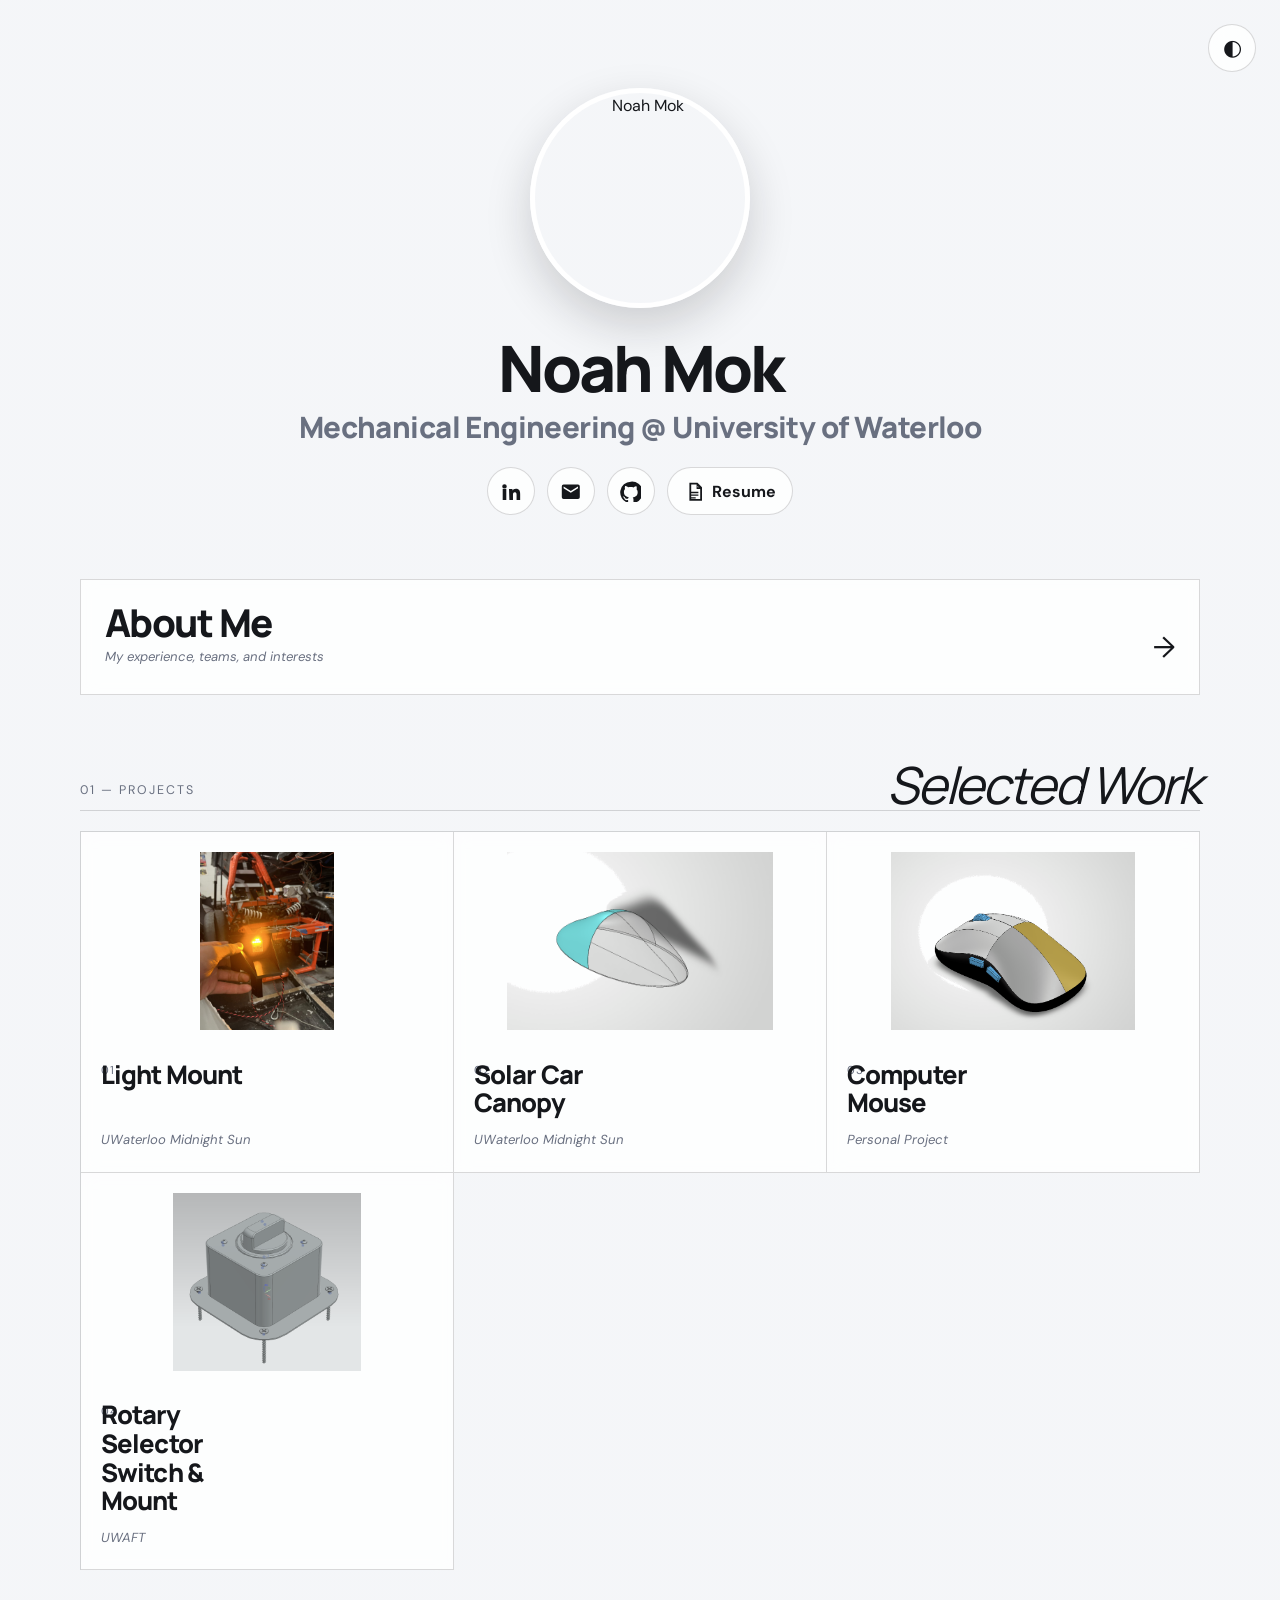
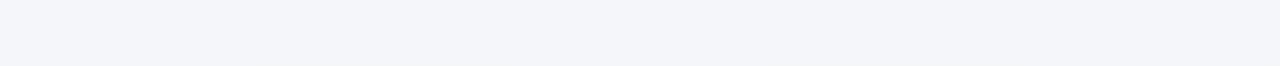
==== index.html @ 646308a3 "Separate project card text from previews Co-authored-by: Copilot <223556219+Copilot@users.noreply.gi" ====
<!DOCTYPE html>
<html lang="en">
<head>
  <meta charset="utf-8">
  <meta name="viewport" content="width=device-width, initial-scale=1">
  <title>Noah Mok | Mechanical Engineering</title>
  <meta name="description" content="Mechanical engineering projects and portfolio of Noah Mok at the University of Waterloo.">
  <link rel="icon" type="image/x-icon" href="assets/pusheen.ico">
  <link rel="preconnect" href="https://fonts.googleapis.com">
  <link rel="preconnect" href="https://fonts.gstatic.com" crossorigin>
  <link href="https://fonts.googleapis.com/css2?family=DM+Sans:wght@400;500;600;700&family=Manrope:wght@600;700;800&display=swap" rel="stylesheet">
  <script>
    (function () {
      var saved = null;
      try { saved = localStorage.getItem("theme"); } catch (e) {}
      var dark = saved ? saved === "dark" : window.matchMedia("(prefers-color-scheme: dark)").matches;
      document.documentElement.setAttribute("data-theme", dark ? "dark" : "light");
    })();
  </script>
  <link rel="stylesheet" href="style.css">
  <script src="script.js" defer></script>
</head>
<body>
  <button type="button" id="theme-toggle" class="theme-toggle" aria-label="Switch to dark mode" aria-pressed="false">
    <span aria-hidden="true">◐</span>
  </button>

  <main>
    <header class="hero" aria-labelledby="site-title">
      <img class="profile-photo" src="assets/profile.jpg" alt="Noah Mok" width="220" height="220">
      <h1 id="site-title">Noah Mok<br><span>Mechanical Engineering @ University of Waterloo</span></h1>

      <nav class="social-links" aria-label="Professional links">
        <a href="https://www.linkedin.com/in/ntmok/" target="_blank" rel="noopener" aria-label="LinkedIn">
          <svg viewBox="0 0 24 24" role="img" aria-hidden="true">
            <path d="M4.98 3.5A2.48 2.48 0 1 1 5 8.46a2.48 2.48 0 0 1-.02-4.96ZM3 9h4v12H3zm7 0h3.83v1.64h.05c.53-1 1.83-2.05 3.76-2.05 4.02 0 4.77 2.65 4.77 6.1V21h-4v-5.58c0-1.33-.02-3.04-1.85-3.04-1.85 0-2.14 1.45-2.14 2.94V21h-4z"/>
          </svg>
        </a>
        <a href="mailto:noahtmok@gmail.com" aria-label="Email Noah Mok">
          <svg viewBox="0 0 24 24" role="img" aria-hidden="true">
            <path d="M20 4H4a2 2 0 0 0-2 2v12a2 2 0 0 0 2 2h16a2 2 0 0 0 2-2V6a2 2 0 0 0-2-2Zm0 4-8 5-8-5V6l8 5 8-5Z"/>
          </svg>
        </a>
        <a href="https://github.com/noahmok" target="_blank" rel="noopener" aria-label="GitHub">
          <svg viewBox="0 0 24 24" role="img" aria-hidden="true">
            <path d="M12 .7A12 12 0 0 0 8.21 24c.6.11.82-.26.82-.58v-2.23c-3.34.73-4.04-1.42-4.04-1.42-.55-1.39-1.34-1.76-1.34-1.76-1.09-.75.08-.73.08-.73 1.2.08 1.84 1.24 1.84 1.24 1.07 1.84 2.81 1.31 3.49 1 .11-.78.42-1.31.76-1.61-2.67-.3-5.47-1.33-5.47-5.93 0-1.31.47-2.38 1.24-3.22-.12-.3-.54-1.52.12-3.18 0 0 1-.32 3.3 1.23A11.5 11.5 0 0 1 12 6.78c1.02 0 2.04.14 3 .41 2.28-1.55 3.29-1.23 3.29-1.23.66 1.66.24 2.88.12 3.18.77.84 1.24 1.91 1.24 3.22 0 4.61-2.81 5.62-5.49 5.92.43.37.81 1.1.81 2.22v3.29c0 .32.21.69.82.58A12 12 0 0 0 12 .7Z"/>
          </svg>
        </a>
        <a class="resume-link" href="assets/Noah_Mok_CV.pdf" target="_blank" rel="noopener" aria-label="View resume">
          <svg viewBox="0 0 24 24" role="img" aria-hidden="true">
            <path d="M6 2h9l5 5v15H6zm2 2v16h10V9h-4V4zm7 1.5V7h1.5zM8 12h8v1.5H8zm0 3h8v1.5H8zm0 3h5v1.5H8z"/>
          </svg>
          <span>Resume</span>
        </a>
      </nav>
    </header>

    <a class="about-card" href="about.html">
      <div>
        <h2>About Me</h2>
        <em>My experience, teams, and interests</em>
      </div>
      <span class="about-arrow" aria-hidden="true">→</span>
    </a>

    <section class="projects" aria-labelledby="projects-heading">
      <div class="section-heading">
        <p>01 — Projects</p>
        <h2 id="projects-heading">Selected Work</h2>
      </div>

      <div class="project-grid">
        <a class="project-card" href="projects/light-mount.html">
          <img class="project-preview" src="assets/lightmount-prototype.jpg" alt="Light Mount prototype">
          <span class="project-number">01</span>
          <h3>Light Mount</h3>
          <em>UWaterloo Midnight Sun</em>
        </a>
        <a class="project-card" href="projects/solar-canopy.html">
          <img class="project-preview" src="assets/canopy-iso.png" alt="Solar Car Canopy CAD model">
          <span class="project-number">02</span>
          <h3>Solar Car Canopy</h3>
          <em>UWaterloo Midnight Sun</em>
        </a>
        <a class="project-card" href="projects/computer-mouse.html">
          <img class="project-preview" src="assets/mouse-iso.png" alt="Computer Mouse CAD model">
          <span class="project-number">03</span>
          <h3>Computer Mouse</h3>
          <em>Personal Project</em>
        </a>
        <a class="project-card" href="projects/rotary-switch.html">
          <img class="project-preview" src="assets/switch-iso.png" alt="Rotary Selector Switch and Mount CAD model">
          <span class="project-number">04</span>
          <h3>Rotary Selector Switch &amp; Mount</h3>
          <em>UWAFT</em>
        </a>
      </div>
    </section>
  </main>
</body>
</html>
---- style.css ----
:root {
  --bg: #f2f4f7;
  --surface: rgba(255, 255, 255, 0.82);
  --surface-strong: #fff;
  --ink: #15171b;
  --muted: #697080;
  --line: rgba(21, 23, 27, 0.16);
  --purple: #7557b8;
  --purple-soft: #ede8f7;
  --font-body: "DM Sans", system-ui, sans-serif;
  --font-heading: "Manrope", "DM Sans", system-ui, sans-serif;
}

:root[data-theme="dark"] {
  --bg: #111218;
  --surface: rgba(27, 29, 38, 0.88);
  --surface-strong: #1b1d26;
  --ink: #f1f2f5;
  --muted: #afb4c2;
  --line: rgba(241, 242, 245, 0.18);
  --purple: #a58bd9;
  --purple-soft: #302941;
}

* { box-sizing: border-box; }

html { scroll-behavior: smooth; }

body {
  margin: 0;
  min-height: 100vh;
  color: var(--ink);
  font: 400 1rem/1.6 var(--font-body);
  background:
    linear-gradient(rgba(242, 244, 247, 0.82), rgba(242, 244, 247, 0.82)),
    url("assets/sticky_tab_banner.jpg") center top / cover fixed no-repeat;
  transition: color 220ms ease, background 220ms ease;
}

:root[data-theme="dark"] body {
  background:
    linear-gradient(rgba(17, 18, 24, 0.88), rgba(17, 18, 24, 0.88)),
    url("assets/sticky_tab_banner.jpg") center top / cover fixed no-repeat;
}

body:has(.project-page) {
  background: #101d33;
  color: #edf2fa;
}

a { color: inherit; }

:focus-visible {
  outline: 3px solid var(--purple);
  outline-offset: 4px;
}

.theme-toggle {
  position: absolute;
  top: 1.5rem;
  right: 1.5rem;
  z-index: 10;
  display: grid;
  width: 3rem;
  height: 3rem;
  padding: 0;
  place-items: center;
  border: 1px solid var(--line);
  border-radius: 50%;
  background: var(--surface);
  color: var(--ink);
  font-size: 1.35rem;
  cursor: pointer;
  backdrop-filter: blur(10px);
  transition: transform 180ms ease, background 180ms ease;
}

.theme-toggle:hover { transform: rotate(-18deg) scale(1.05); }

main {
  width: min(1120px, calc(100% - 3rem));
  margin: 0 auto;
  padding: 5.5rem 0 6rem;
}

.hero {
  min-height: 43vh;
  display: flex;
  flex-direction: column;
  align-items: center;
  justify-content: center;
  text-align: center;
}

.profile-photo {
  width: clamp(150px, 18vw, 220px);
  height: clamp(150px, 18vw, 220px);
  border: 5px solid var(--surface-strong);
  border-radius: 50%;
  object-fit: cover;
  box-shadow: 0 18px 45px rgba(20, 22, 30, 0.18);
}

.hero h1 {
  margin: 1.5rem 0 1.25rem;
  font: 800 clamp(2rem, 5vw, 4.2rem)/1.12 var(--font-heading);
  letter-spacing: -0.045em;
}

.hero h1 span {
  display: block;
  margin-top: 0.25rem;
  color: var(--muted);
  font-size: 0.46em;
  line-height: 1.35;
  letter-spacing: -0.02em;
}

.social-links {
  display: flex;
  align-items: center;
  justify-content: center;
  gap: 0.75rem;
}

.social-links a {
  display: grid;
  width: 3rem;
  height: 3rem;
  place-items: center;
  border: 1px solid var(--line);
  border-radius: 50%;
  background: var(--surface);
  text-decoration: none;
  transition: transform 180ms ease, background 180ms ease, color 180ms ease;
}

.social-links a:hover {
  transform: translateY(-3px);
  background: var(--purple);
  color: #fff;
}

.social-links svg {
  width: 1.35rem;
  height: 1.35rem;
  fill: currentColor;
}

.social-links .resume-link {
  width: auto;
  grid-auto-flow: column;
  gap: 0.45rem;
  padding: 0 1rem;
  border-radius: 999px;
  font-weight: 700;
}

.projects { padding-top: 4rem; }

.about-card {
  position: relative;
  min-height: 112px;
  display: flex;
  align-items: end;
  justify-content: space-between;
  margin: 4rem 0 0;
  padding: 1.5rem;
  border: 1px solid var(--line);
  background: var(--surface);
  text-decoration: none;
  backdrop-filter: blur(8px);
  transition: background 300ms ease, color 300ms ease, transform 300ms ease;
}

.about-card .project-number {
  position: static;
  align-self: flex-start;
  margin-right: 1.25rem;
  padding-top: 0.15rem;
  color: var(--muted);
}

.about-card > div {
  flex: 1;
  min-width: 0;
  padding-bottom: 0.1rem;
}

.about-card h2 {
  margin: 0;
  font: 800 clamp(1.6rem, 3vw, 2.5rem)/1 var(--font-heading);
  letter-spacing: -0.04em;
}

.about-card em {
  color: var(--muted);
  font-size: 0.82rem;
  transition: color 300ms ease;
}

.about-arrow { font-size: 1.8rem; }

.about-card:hover {
  background: var(--purple);
  color: #fff;
  transform: translateY(-4px);
  box-shadow: 0 18px 36px rgba(117, 87, 184, 0.22);
}

.about-card:hover em { color: rgba(255, 255, 255, 0.82); }

.section-heading {
  display: flex;
  align-items: end;
  justify-content: space-between;
  margin-bottom: 1.25rem;
  border-bottom: 1px solid var(--line);
}

.section-heading p {
  margin: 0 0 0.55rem;
  color: var(--muted);
  font-size: 0.78rem;
  letter-spacing: 0.16em;
  text-transform: uppercase;
}

.section-heading h2 {
  margin: 0;
  font: italic 400 clamp(2rem, 4vw, 3.3rem)/1 var(--font-heading);
  letter-spacing: -0.04em;
}

.project-grid {
  display: grid;
  grid-template-columns: repeat(3, minmax(0, 1fr));
  border-top: 1px solid var(--line);
  border-left: 1px solid var(--line);
}

.project-card {
  position: relative;
  min-height: 320px;
  display: flex;
  flex-direction: column;
  justify-content: flex-end;
  padding: 0;
  border-right: 1px solid var(--line);
  border-bottom: 1px solid var(--line);
  background: var(--surface);
  text-decoration: none;
  transition: background 300ms ease, color 300ms ease, transform 300ms ease;
  backdrop-filter: blur(8px);
}

.project-card h3,
.project-card em,
.project-card .project-number {
  position: relative;
  z-index: 2;
}

.project-card h3,
.project-card em {
  width: 100%;
  margin: 0;
  padding: 0;
  background: transparent;
  backdrop-filter: none;
  text-shadow: none;
}

:root[data-theme="dark"] .project-card h3,
:root[data-theme="dark"] .project-card em {
  background: transparent;
}

.project-preview {
  position: relative;
  flex: 0 0 210px;
  width: 100%;
  height: 210px;
  margin: 0;
  padding: 1.25rem 1.25rem 0.75rem;
  object-fit: contain;
  background: transparent;
  transition: filter 300ms ease, transform 300ms ease;
}

.project-card h3 {
  min-height: 2.25em;
  padding: 0 1.25rem;
  display: flex;
  align-items: flex-start;
}

.project-card em {
  min-height: 3rem;
  padding: 0.35rem 1.25rem 1.25rem;
}

.project-card:hover .project-preview {
  filter: grayscale(100%) opacity(0.18);
  transform: scale(1.025);
}

.project-card:hover {
  z-index: 1;
  background: var(--purple);
  color: #fff;
  transform: translateY(-4px);
  box-shadow: 0 18px 36px rgba(117, 87, 184, 0.22);
}

.project-card h3 {
  max-width: 12rem;
  margin: 0 0 0.35rem;
  font: 800 clamp(1.25rem, 2vw, 1.65rem)/1.12 var(--font-heading);
  letter-spacing: -0.035em;
}

.project-card em {
  color: var(--muted);
  font-size: 0.82rem;
  transition: color 300ms ease;
}

.project-card:hover em { color: rgba(255, 255, 255, 0.82); }

.project-number {
  position: absolute;
  top: 1.25rem;
  left: 1.25rem;
  color: var(--muted);
  font-size: 0.72rem;
  letter-spacing: 0.12em;
  transition: color 300ms ease;
}

.project-card:hover .project-number { color: rgba(255, 255, 255, 0.75); }

/* Project subpages */
.project-page {
  width: min(1180px, calc(100% - 2rem));
  margin: 0 auto;
  padding: 2.5rem 0 5rem;
}

.back-link {
  display: inline-block;
  margin-bottom: 2rem;
  color: #bac5d8;
  text-decoration: none;
  font-weight: 700;
}

.back-link:hover { color: #fff; }

.project-article {
  border: 0;
  background: transparent;
}

.project-header {
  min-height: 190px;
  display: flex;
  flex-direction: column;
  justify-content: end;
  padding: 2.25rem clamp(1.25rem, 4vw, 3.5rem);
  border-bottom: 1px solid rgba(255, 255, 255, 0.14);
}

.project-header h1 {
  margin: 0;
  color: #fff;
  font: 800 clamp(2.5rem, 7vw, 5.5rem)/0.95 var(--font-heading);
  letter-spacing: -0.06em;
}

.project-header .institution {
  margin: 0.7rem 0 0;
  color: #b9c4d6;
  font-size: 0.9rem;
  font-style: italic;
}

.project-cad {
  margin: 3.5rem 0;
  border: 0;
  background: transparent;
  overflow: hidden;
}

.project-cad-heading {
  display: flex;
  align-items: center;
  justify-content: space-between;
  padding: 0.75rem 1rem;
  border-bottom: 0;
  color: #17243a;
  font-size: 0.78rem;
  letter-spacing: 0.11em;
  text-transform: uppercase;
}

.cad-viewport {
  width: 100%;
  height: clamp(420px, 58vw, 680px);
  overflow: hidden;
  cursor: grab;
  touch-action: none;
  background:
    linear-gradient(rgba(24, 43, 72, 0.08) 1px, transparent 1px),
    linear-gradient(90deg, rgba(24, 43, 72, 0.08) 1px, transparent 1px),
    #edf1f5;
  background-size: 32px 32px;
}

.cad-viewport:active { cursor: grabbing; }

.cad-viewport img {
  width: 100%;
  height: 100%;
  object-fit: contain;
  transform-origin: center;
  user-select: none;
  pointer-events: none;
  transition: transform 80ms linear;
}

.prototype-section { margin: 0 0 4rem; }

.project-section-heading {
  display: flex;
  align-items: baseline;
  gap: 1rem;
  margin: 0 0 1rem;
  color: #fff;
  font: 800 1.25rem/1.2 var(--font-heading);
  letter-spacing: -0.02em;
}

.project-section-heading span {
  color: #93a3bc;
  font-size: 0.75rem;
  letter-spacing: 0.12em;
}

.prototype-grid {
  display: grid;
  grid-template-columns: repeat(3, minmax(0, 1fr));
  gap: 0.75rem;
}

.prototype-grid img {
  width: 100%;
  height: clamp(220px, 28vw, 380px);
  object-fit: contain;
  background: transparent;
  border: 0;
}

.project-details {
  display: grid;
  grid-template-columns: repeat(3, minmax(0, 1fr));
  gap: 0;
  border-top: 1px solid rgba(255, 255, 255, 0.14);
  border-left: 1px solid rgba(255, 255, 255, 0.14);
  color: #edf2fa;
}

.detail-block {
  min-height: 260px;
  padding: clamp(1.25rem, 3vw, 2.25rem);
  border-right: 1px solid rgba(255, 255, 255, 0.14);
  border-bottom: 1px solid rgba(255, 255, 255, 0.14);
}

.detail-block h2 {
  margin: 0;
  color: #fff;
  font: 800 clamp(1.25rem, 2.3vw, 1.8rem)/1.1 var(--font-heading);
  letter-spacing: -0.035em;
}

.detail-block p,
.detail-block li {
  color: #c7d0df;
  font-size: 0.92rem;
  line-height: 1.65;
}

.detail-block p { margin: 1.25rem 0 0; }
.detail-block ul, .detail-block ol { margin: 1.25rem 0 0; padding-left: 1.1rem; }

.project-actions { display: flex; flex-wrap: wrap; gap: 0.75rem; margin-top: 1.5rem; }

.cad-actions {
  margin: 0;
  padding: 0.8rem 1rem;
  background: transparent;
}

.project-cad model-viewer {
  display: block;
  width: 100%;
  height: clamp(420px, 58vw, 680px);
  background: #edf1f5;
  --poster-color: transparent;
}

:root[data-theme="dark"] .project-cad model-viewer {
  background: #101d33;
}

:root[data-theme="dark"] .project-cad-heading {
  border-bottom: 1px solid rgba(255, 255, 255, 0.12);
  color: #bac5d8;
  background: #101d33;
}

:root[data-theme="light"] .project-cad-heading {
  border-bottom: 1px solid rgba(16, 29, 51, 0.12);
  color: #17243a;
  background: #edf1f5;
}

.prototype-grid img {
  background: transparent;
  border: 0;
  mix-blend-mode: normal;
}

.mount-select,
.cad-actions a {
  appearance: none;
  border: 1px solid #17243a;
  border-radius: 999px;
  background: #edf1f5;
  color: #17243a;
  font: 700 0.88rem var(--font-body);
  padding: 0.7rem 1rem;
  cursor: pointer;
  text-decoration: none;
}

:root[data-theme="dark"] .mount-select,
:root[data-theme="dark"] .cad-actions a {
  border-color: #cbd4e2;
  background: #edf1f5;
  color: #17243a;
}

.mount-select:hover,
.mount-select.active {
  border-color: var(--purple);
  background: var(--purple);
  color: #fff;
}

.viewer-loading {
  border: 0;
  background: rgba(237, 241, 245, 0.9);
  color: #17243a;
  padding: 0.5rem 0.8rem;
  border-radius: 999px;
}

.project-actions a {
  display: inline-block;
  padding: 0.7rem 1rem;
  border: 1px solid var(--line);
  border-radius: 999px;
  background: var(--purple);
  color: #fff;
  text-decoration: none;
  font-weight: 700;
}

@media (max-width: 760px) {
  main { width: min(100% - 2rem, 1120px); padding-top: 4.5rem; }
  .theme-toggle { top: 1rem; right: 1rem; }
  .hero { min-height: 48vh; }
  .project-grid { grid-template-columns: repeat(2, minmax(0, 1fr)); }
  .project-card { min-height: 220px; }
  .section-heading h2 { font-size: 2rem; }
  .project-page { width: min(100% - 1.5rem, 1180px); }
  .project-details { grid-template-columns: 1fr; }
  .prototype-grid { grid-template-columns: repeat(2, minmax(0, 1fr)); }
  .detail-block { min-height: 0; }
  .project-cad { margin: 2.25rem 0; }
  .cad-viewport { height: 420px; }
}

@media (max-width: 500px) {
  .project-grid { grid-template-columns: 1fr; }
  .project-card { min-height: 180px; }
  .social-links { gap: 0.5rem; }
  .hero h1 { font-size: 2.25rem; }
  .section-heading { align-items: start; flex-direction: column; }
  .section-heading p { margin-bottom: 0.25rem; }
  .prototype-grid { grid-template-columns: 1fr; }
  .prototype-grid img { height: 260px; }
  .project-cad-heading span:last-child { display: none; }
  .cad-viewport { height: 330px; }
}

@media (prefers-reduced-motion: reduce) {
  html { scroll-behavior: auto; }
  .project-card, .social-links a, .theme-toggle { transition: none; }
}
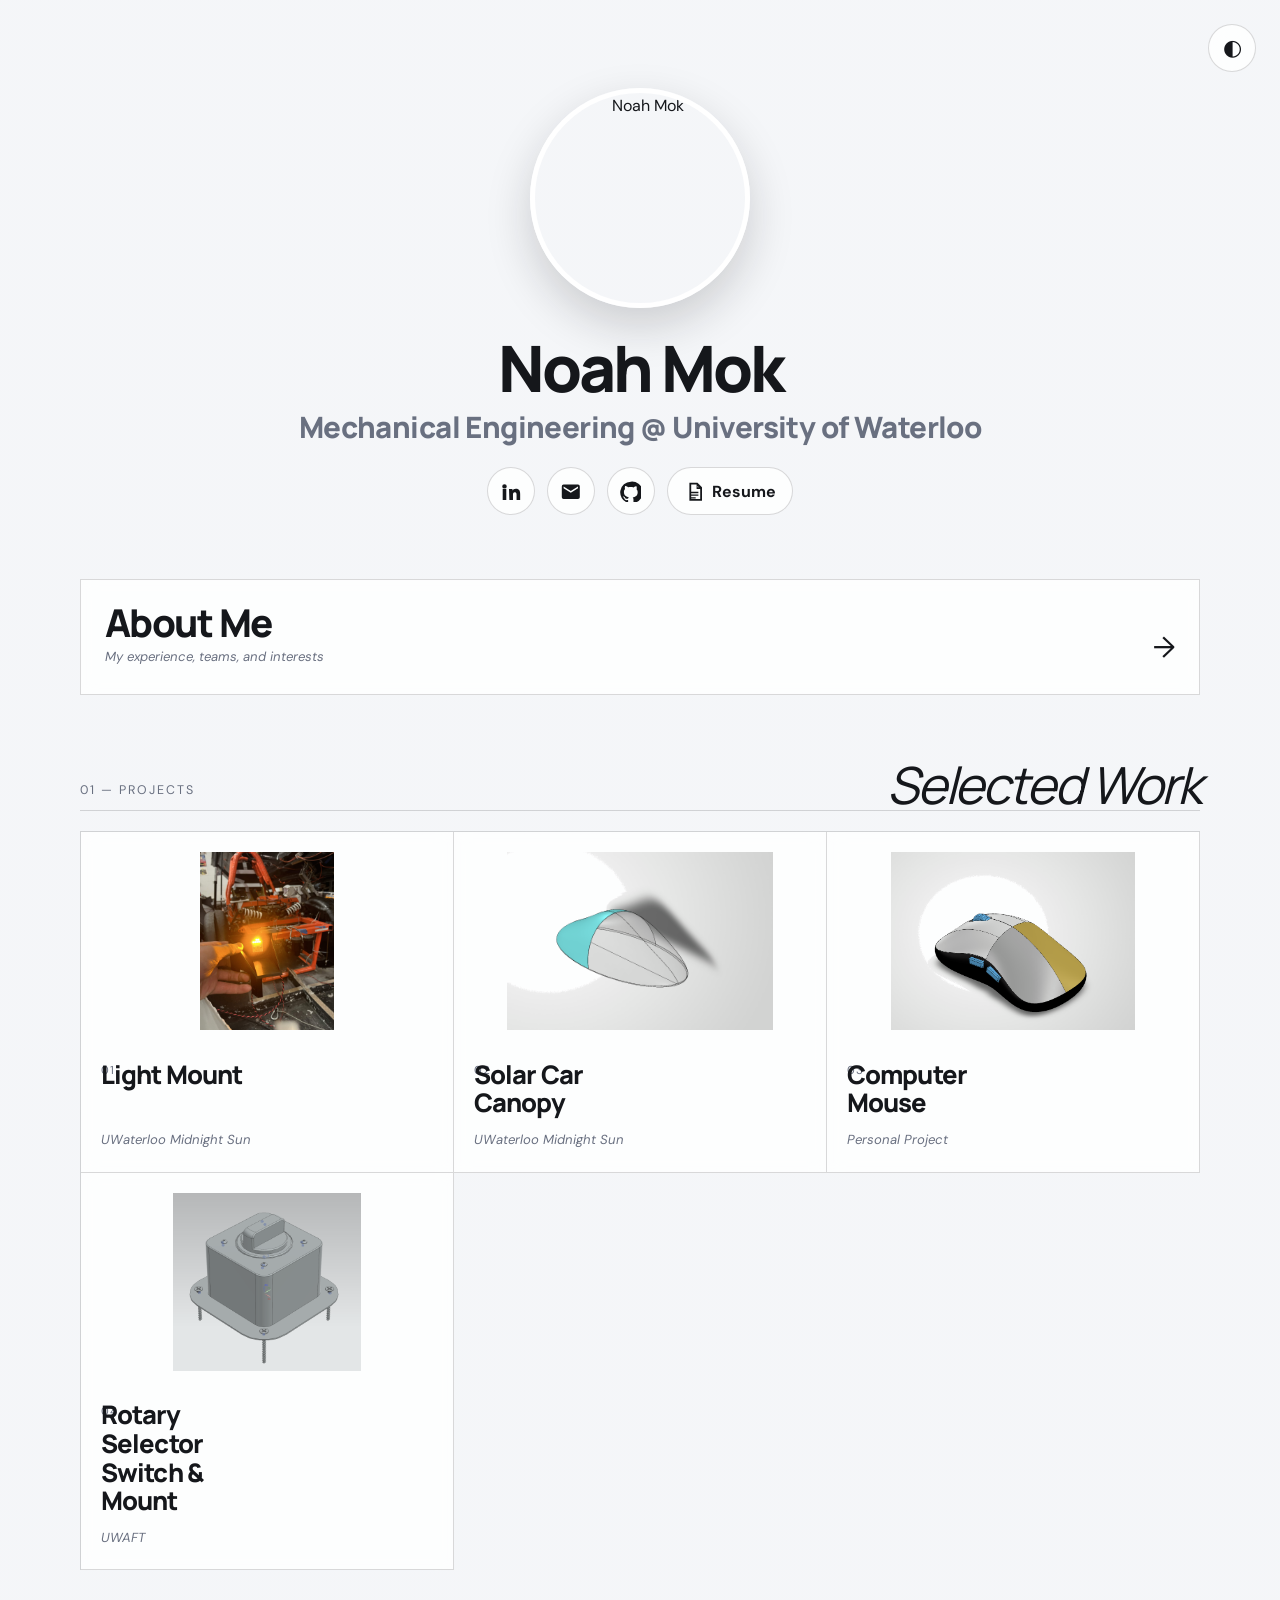
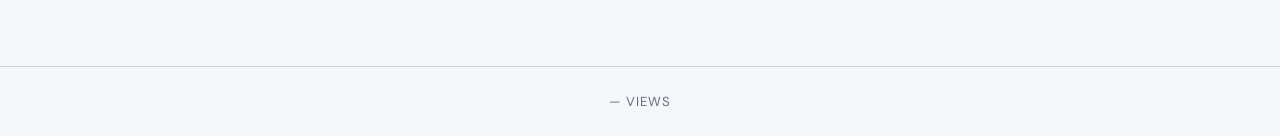
==== commit a09d7198: "Highlight mount selection and add view counter Co-authored-by: Copilot <223556219+Copilot@users.nore" ====
--- a/index.html
+++ b/index.html
@@ -97,5 +97,8 @@
       </div>
     </section>
   </main>
+  <footer class="view-counter" aria-label="Site view count">
+    <span id="view-count">—</span> views
+  </footer>
 </body>
 </html>
--- a/style.css
+++ b/style.css
@@ -554,9 +554,28 @@
 
 .mount-select:hover,
 .mount-select.active {
-  border-color: var(--purple);
-  background: var(--purple);
-  color: #fff;
+  border: 2px solid #fff;
+  background: #7557b8;
+  color: #fff;
+  box-shadow: 0 0 0 3px #7557b8, 0 4px 14px rgba(117, 87, 184, 0.45);
+  transform: translateY(-2px);
+  font-weight: 800;
+}
+
+.mount-select.active::before {
+  content: "✓ ";
+}
+
+.view-counter {
+  width: 100%;
+  margin: 0;
+  padding: 1.5rem;
+  border-top: 1px solid var(--line);
+  color: var(--muted);
+  text-align: center;
+  font-size: 0.82rem;
+  letter-spacing: 0.08em;
+  text-transform: uppercase;
 }
 
 .viewer-loading {
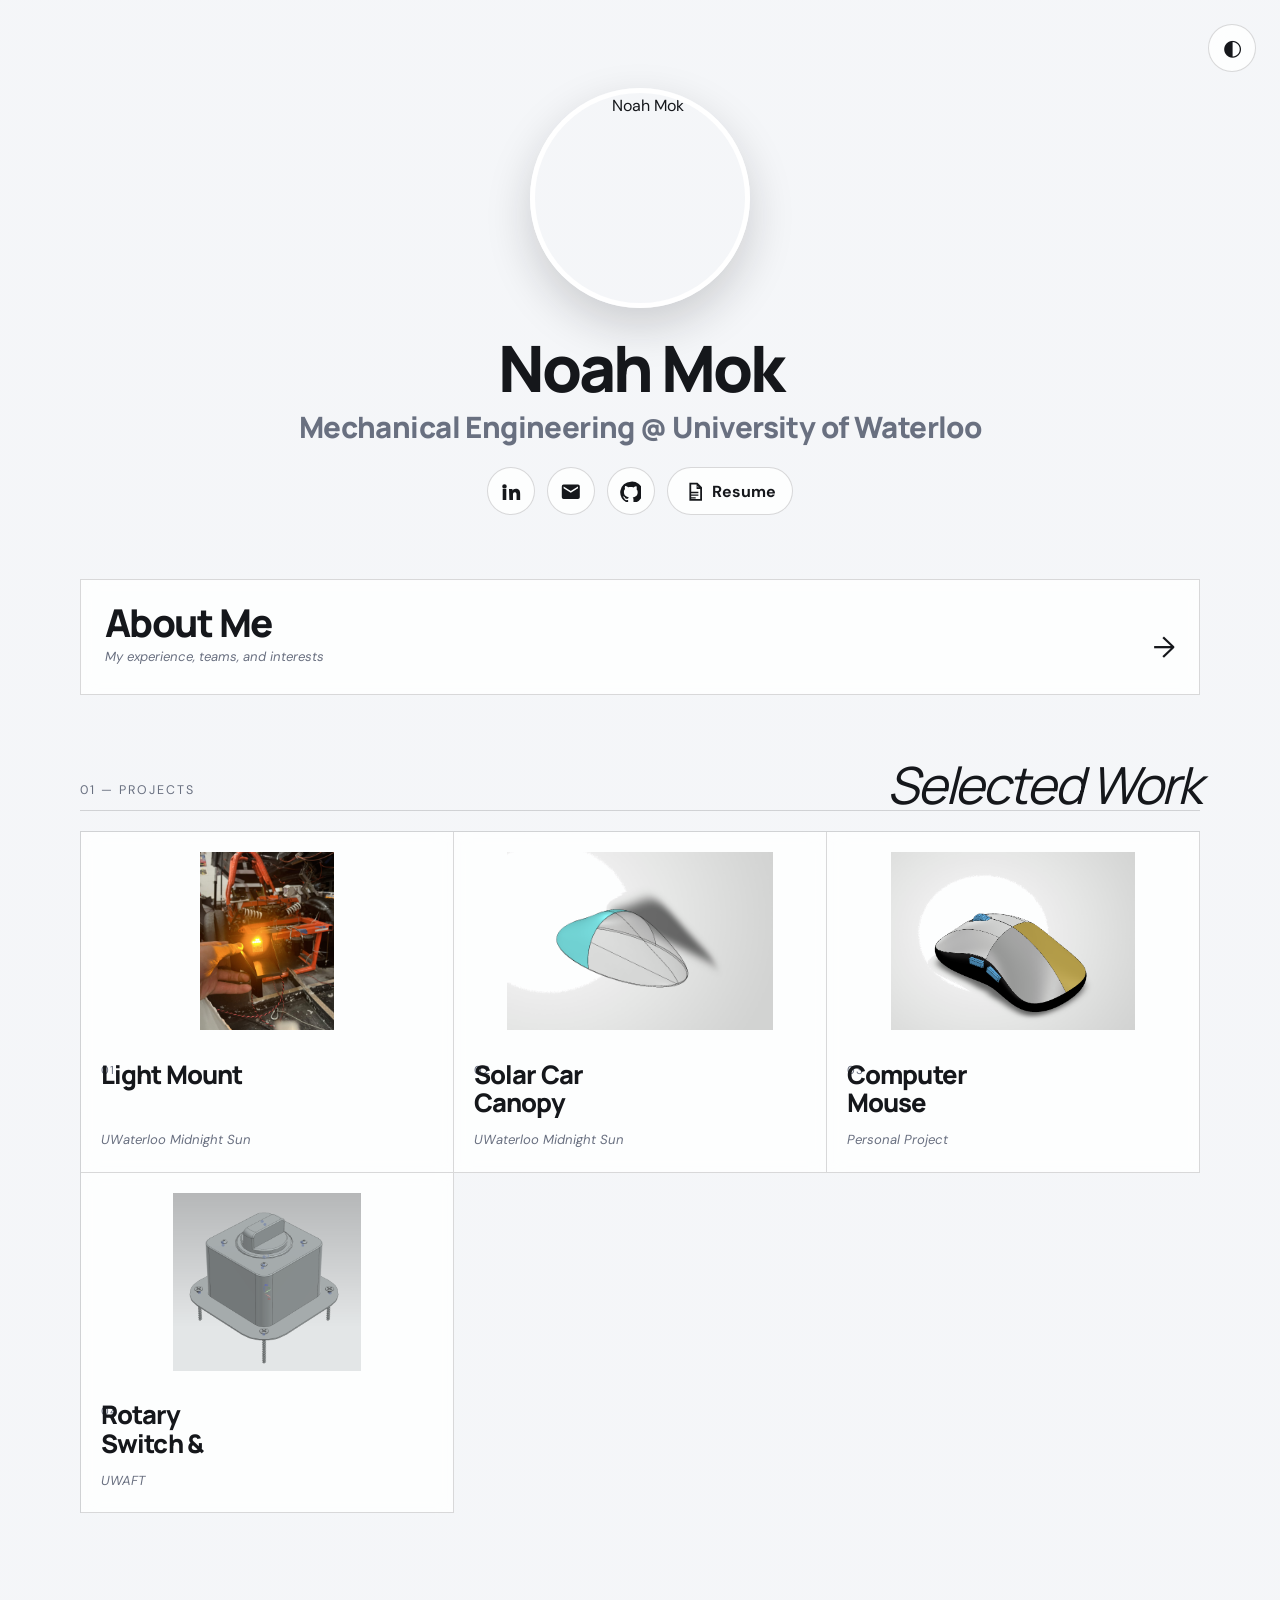
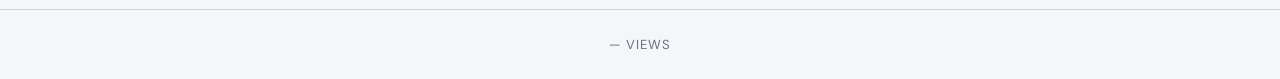
==== commit 9251048c: "Keep project card titles to two lines Co-authored-by: Copilot <223556219+Copilot@users.noreply.githu" ====
--- a/index.html
+++ b/index.html
@@ -91,7 +91,7 @@
         <a class="project-card" href="projects/rotary-switch.html">
           <img class="project-preview" src="assets/switch-iso.png" alt="Rotary Selector Switch and Mount CAD model">
           <span class="project-number">04</span>
-          <h3>Rotary Selector Switch &amp; Mount</h3>
+          <h3>Rotary Switch &amp; Mount</h3>
           <em>UWAFT</em>
         </a>
       </div>
--- a/style.css
+++ b/style.css
@@ -290,9 +290,12 @@
 
 .project-card h3 {
   min-height: 2.25em;
+  max-height: 2.25em;
   padding: 0 1.25rem;
   display: flex;
   align-items: flex-start;
+  overflow: hidden;
+  line-height: 1.12;
 }
 
 .project-card em {
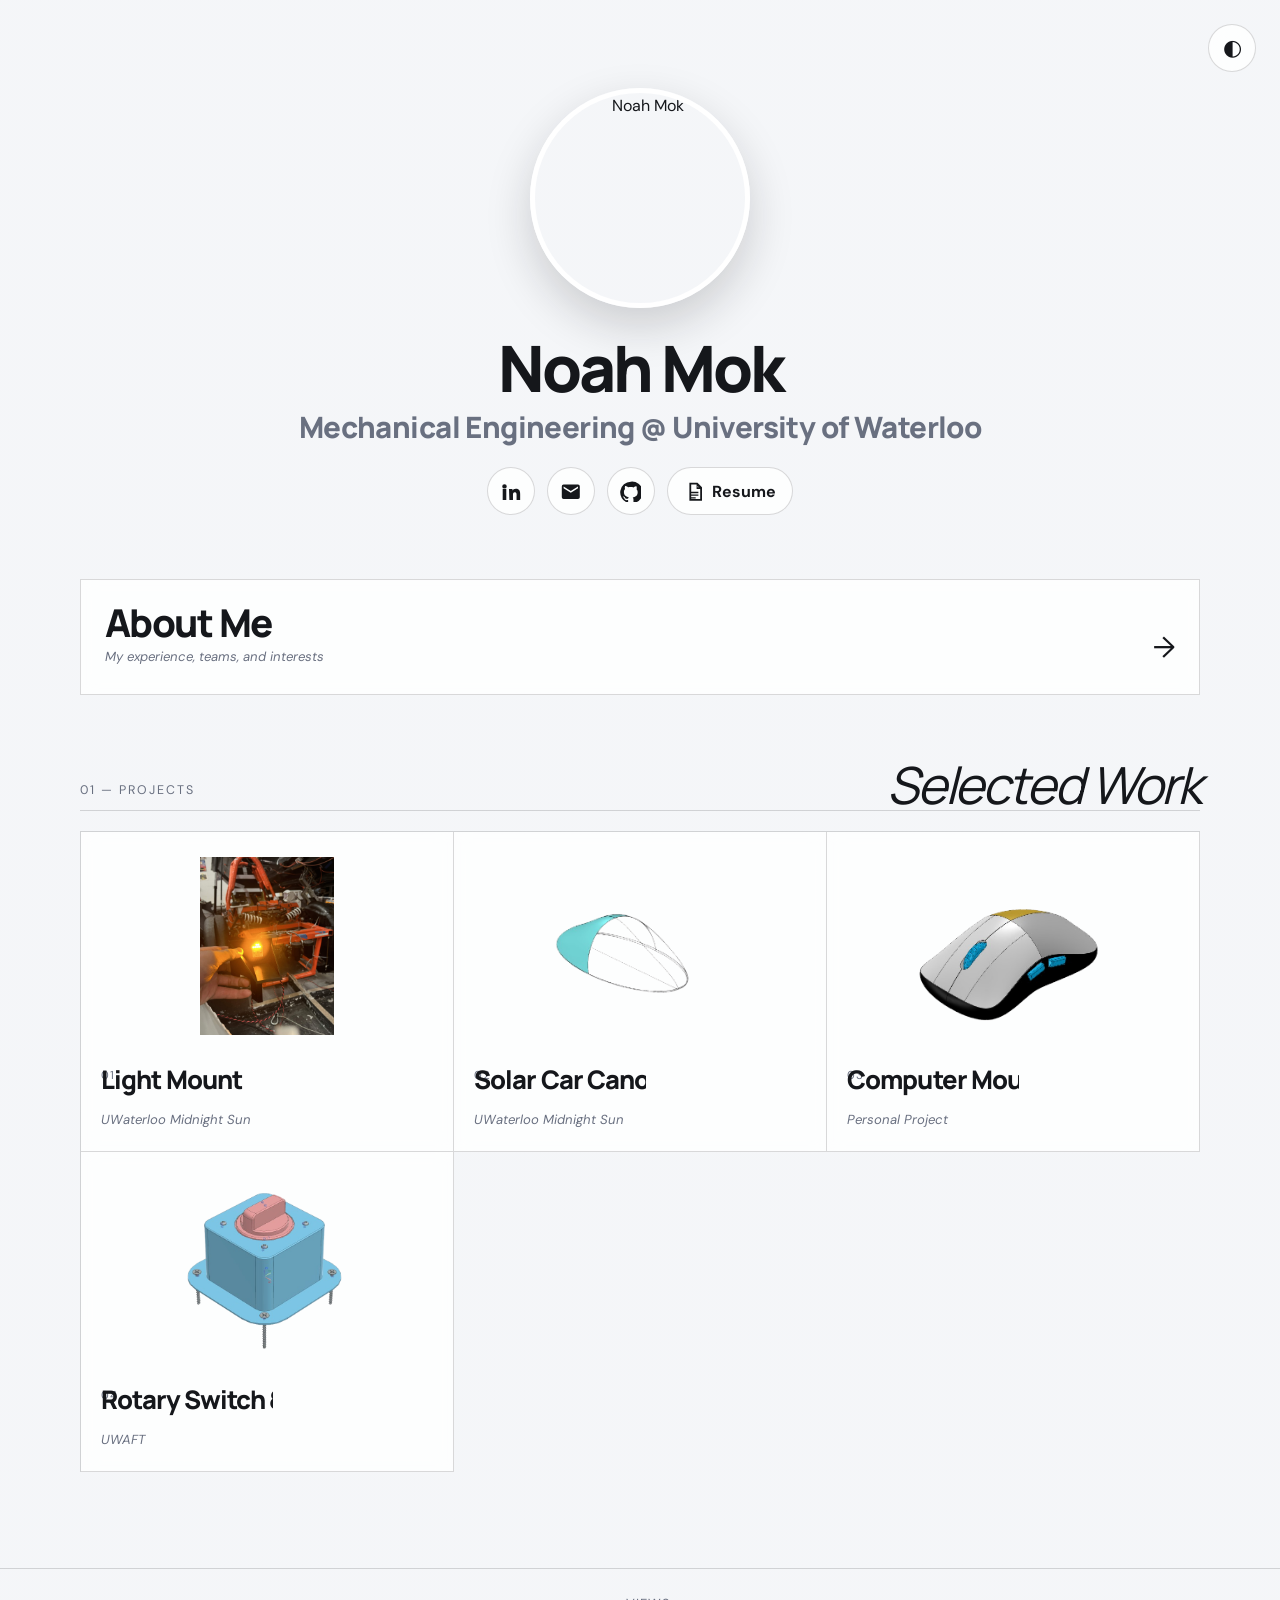
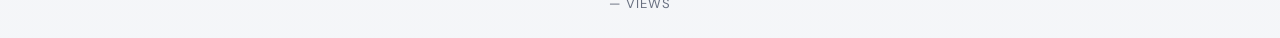
==== commit 955889e9: "Replace project thumbnails and keep titles single-line Co-authored-by: Copilot <223556219+Copilot@us" ====
--- a/index.html
+++ b/index.html
@@ -77,19 +77,19 @@
           <em>UWaterloo Midnight Sun</em>
         </a>
         <a class="project-card" href="projects/solar-canopy.html">
-          <img class="project-preview" src="assets/canopy-iso.png" alt="Solar Car Canopy CAD model">
+          <img class="project-preview" src="assets/canopy-thumbnail.png" alt="Solar Car Canopy CAD model">
           <span class="project-number">02</span>
           <h3>Solar Car Canopy</h3>
           <em>UWaterloo Midnight Sun</em>
         </a>
         <a class="project-card" href="projects/computer-mouse.html">
-          <img class="project-preview" src="assets/mouse-iso.png" alt="Computer Mouse CAD model">
+          <img class="project-preview" src="assets/mouse-thumbnail.png" alt="Computer Mouse CAD model">
           <span class="project-number">03</span>
           <h3>Computer Mouse</h3>
           <em>Personal Project</em>
         </a>
         <a class="project-card" href="projects/rotary-switch.html">
-          <img class="project-preview" src="assets/switch-iso.png" alt="Rotary Selector Switch and Mount CAD model">
+          <img class="project-preview" src="assets/switch-thumbnail.png" alt="Rotary Selector Switch and Mount CAD model">
           <span class="project-number">04</span>
           <h3>Rotary Switch &amp; Mount</h3>
           <em>UWAFT</em>
--- a/style.css
+++ b/style.css
@@ -289,13 +289,21 @@
 }
 
 .project-card h3 {
-  min-height: 2.25em;
-  max-height: 2.25em;
+  min-height: 1.25em;
+  max-height: 1.25em;
   padding: 0 1.25rem;
   display: flex;
   align-items: flex-start;
   overflow: hidden;
   line-height: 1.12;
+  white-space: nowrap;
+  font-size: clamp(0.95rem, 1.45vw, 1.35rem);
+}
+
+.project-card em {
+  white-space: nowrap;
+  overflow: hidden;
+  text-overflow: ellipsis;
 }
 
 .project-card em {
@@ -405,6 +413,55 @@
   font-size: 0.78rem;
   letter-spacing: 0.11em;
   text-transform: uppercase;
+}
+
+.cad-title {
+  display: inline-flex;
+  align-items: center;
+  gap: 0.55rem;
+}
+
+.cad-download {
+  display: inline-grid;
+  width: 2rem;
+  height: 2rem;
+  place-items: center;
+  border: 1px solid currentColor;
+  border-radius: 50%;
+  color: inherit;
+  text-decoration: none;
+  transition: background 180ms ease, color 180ms ease, transform 180ms ease;
+}
+
+.cad-download svg {
+  width: 1.15rem;
+  height: 1.15rem;
+  fill: currentColor;
+}
+
+.cad-download:hover {
+  background: #3978d4;
+  border-color: #3978d4;
+  color: #fff;
+  transform: translateY(-2px);
+}
+
+.about-media {
+  display: grid;
+  grid-template-columns: repeat(3, minmax(0, 1fr));
+  gap: 0.75rem;
+  margin-top: 2.5rem;
+}
+
+.about-media video,
+.about-media img {
+  display: block;
+  width: 100%;
+  height: 360px;
+  border: 0;
+  border-radius: 0;
+  background: transparent;
+  object-fit: cover;
 }
 
 .cad-viewport {
@@ -555,7 +612,18 @@
   color: #17243a;
 }
 
-.mount-select:hover,
+.mount-select {
+  border: 2px solid #3978d4;
+  background: #3978d4;
+  color: #fff;
+  box-shadow: 0 4px 12px rgba(57, 120, 212, 0.28);
+}
+
+.mount-select:hover {
+  transform: translateY(-2px);
+  filter: brightness(1.08);
+}
+
 .mount-select.active {
   border: 2px solid #fff;
   background: #7557b8;
@@ -563,10 +631,6 @@
   box-shadow: 0 0 0 3px #7557b8, 0 4px 14px rgba(117, 87, 184, 0.45);
   transform: translateY(-2px);
   font-weight: 800;
-}
-
-.mount-select.active::before {
-  content: "✓ ";
 }
 
 .view-counter {
@@ -613,6 +677,10 @@
   .detail-block { min-height: 0; }
   .project-cad { margin: 2.25rem 0; }
   .cad-viewport { height: 420px; }
+  .about-media { grid-template-columns: 1fr 1fr; }
+  .about-media video { grid-column: 1 / -1; }
+  .about-media video,
+  .about-media img { height: 300px; }
 }
 
 @media (max-width: 500px) {
@@ -626,6 +694,10 @@
   .prototype-grid img { height: 260px; }
   .project-cad-heading span:last-child { display: none; }
   .cad-viewport { height: 330px; }
+  .about-media { grid-template-columns: 1fr; }
+  .about-media video { grid-column: auto; }
+  .about-media video,
+  .about-media img { height: 260px; }
 }
 
 @media (prefers-reduced-motion: reduce) {
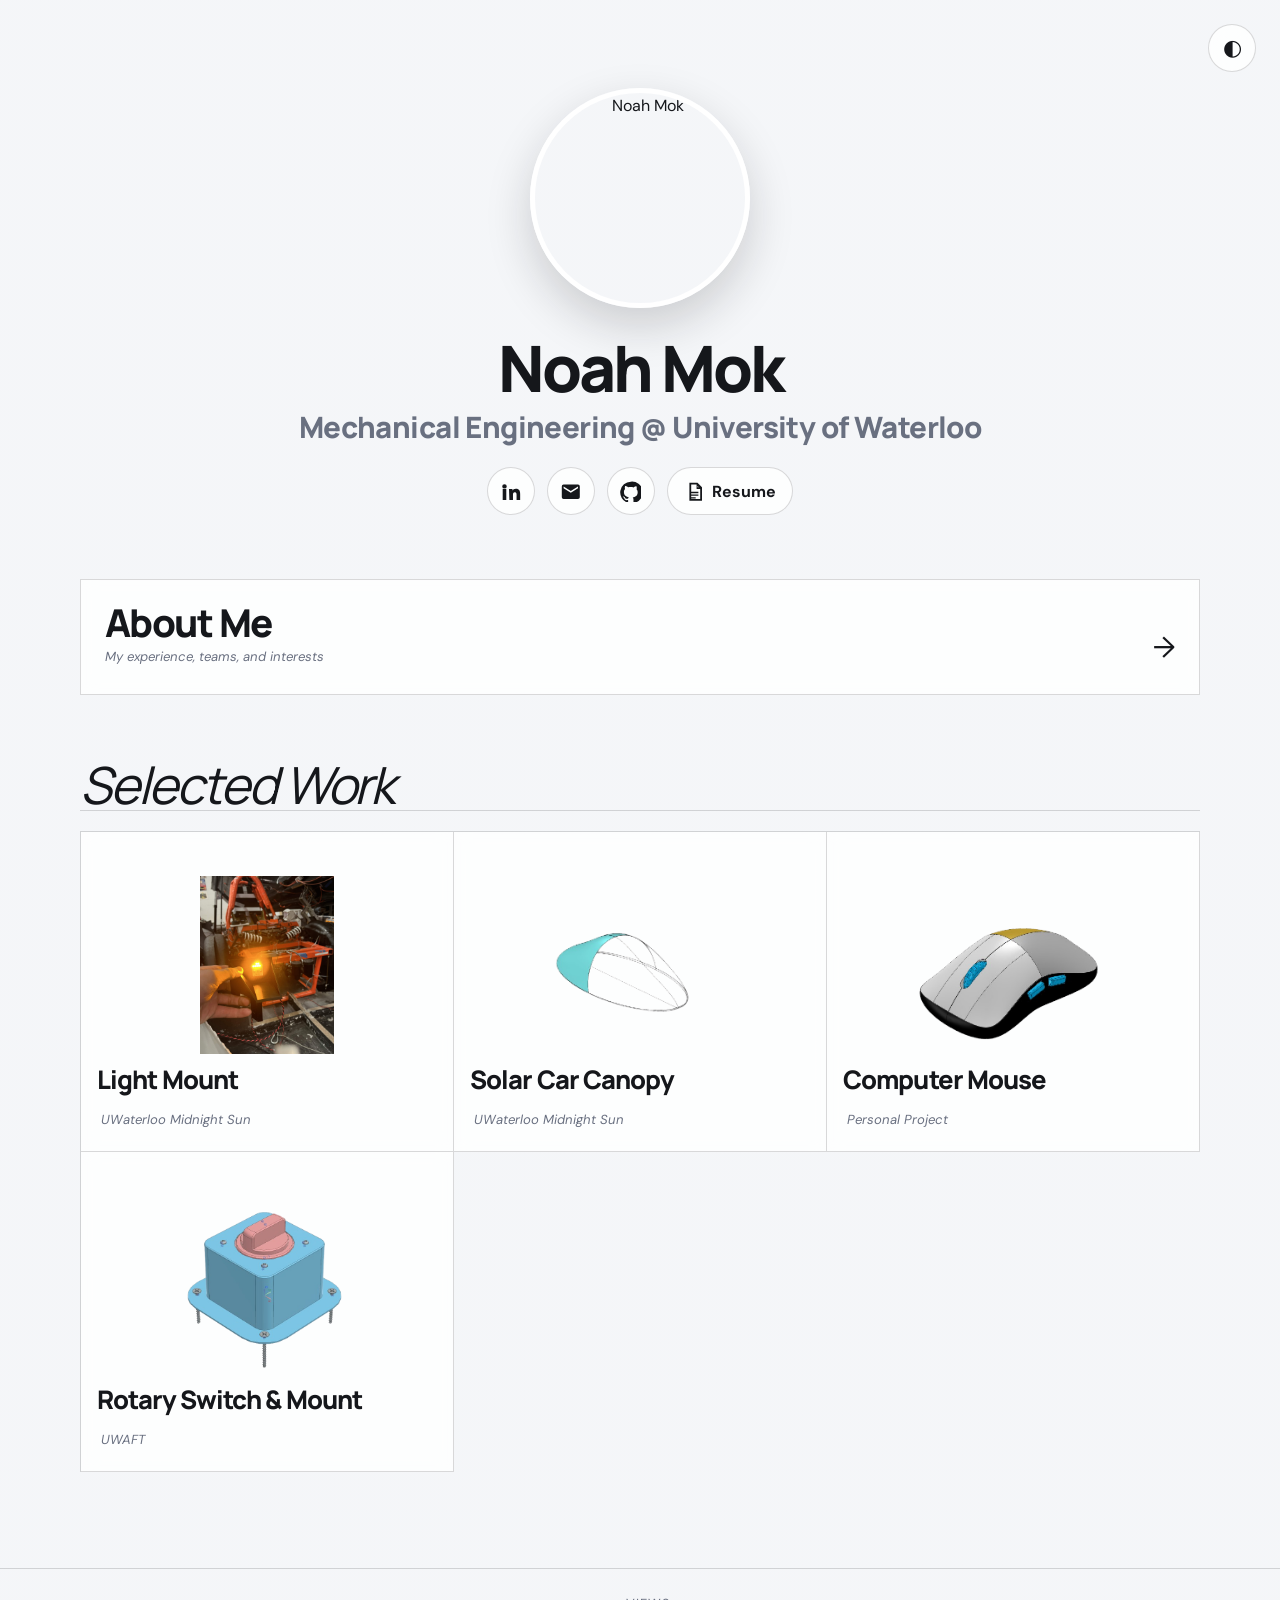
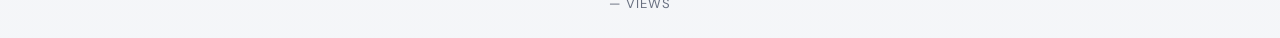
==== commit 5a2a7d93: "Remove visible numbering from portfolio pages Co-authored-by: Copilot <223556219+Copilot@users.norep" ====
--- a/index.html
+++ b/index.html
@@ -65,32 +65,27 @@
 
     <section class="projects" aria-labelledby="projects-heading">
       <div class="section-heading">
-        <p>01 — Projects</p>
         <h2 id="projects-heading">Selected Work</h2>
       </div>
 
       <div class="project-grid">
         <a class="project-card" href="projects/light-mount.html">
           <img class="project-preview" src="assets/lightmount-prototype.jpg" alt="Light Mount prototype">
-          <span class="project-number">01</span>
           <h3>Light Mount</h3>
           <em>UWaterloo Midnight Sun</em>
         </a>
         <a class="project-card" href="projects/solar-canopy.html">
           <img class="project-preview" src="assets/canopy-thumbnail.png" alt="Solar Car Canopy CAD model">
-          <span class="project-number">02</span>
           <h3>Solar Car Canopy</h3>
           <em>UWaterloo Midnight Sun</em>
         </a>
         <a class="project-card" href="projects/computer-mouse.html">
           <img class="project-preview" src="assets/mouse-thumbnail.png" alt="Computer Mouse CAD model">
-          <span class="project-number">03</span>
           <h3>Computer Mouse</h3>
           <em>Personal Project</em>
         </a>
         <a class="project-card" href="projects/rotary-switch.html">
           <img class="project-preview" src="assets/switch-thumbnail.png" alt="Rotary Selector Switch and Mount CAD model">
-          <span class="project-number">04</span>
           <h3>Rotary Switch &amp; Mount</h3>
           <em>UWAFT</em>
         </a>
--- a/style.css
+++ b/style.css
@@ -290,14 +290,14 @@
 
 .project-card h3 {
   min-height: 1.25em;
-  max-height: 1.25em;
-  padding: 0 1.25rem;
+  max-height: none;
+  padding: 0 1rem;
   display: flex;
   align-items: flex-start;
-  overflow: hidden;
+  overflow: visible;
   line-height: 1.12;
   white-space: nowrap;
-  font-size: clamp(0.95rem, 1.45vw, 1.35rem);
+  font-size: clamp(0.82rem, 1.35vw, 1.25rem);
 }
 
 .project-card em {
@@ -457,11 +457,22 @@
 .about-media img {
   display: block;
   width: 100%;
-  height: 360px;
+  height: 300px;
   border: 0;
   border-radius: 0;
   background: transparent;
-  object-fit: cover;
+  object-fit: contain;
+}
+
+.project-details:has(.about-bio) {
+  border: 0;
+  background: transparent;
+}
+
+.about-bio {
+  border: 0;
+  background: transparent;
+  padding: clamp(1.25rem, 3vw, 2.25rem) 0;
 }
 
 .cad-viewport {
@@ -553,6 +564,15 @@
 
 .detail-block p { margin: 1.25rem 0 0; }
 .detail-block ul, .detail-block ol { margin: 1.25rem 0 0; padding-left: 1.1rem; }
+
+.project-details:has(.about-bio) {
+  grid-template-columns: 1fr;
+}
+
+.about-bio {
+  min-height: 0;
+  grid-column: 1 / -1;
+}
 
 .project-actions { display: flex; flex-wrap: wrap; gap: 0.75rem; margin-top: 1.5rem; }
 
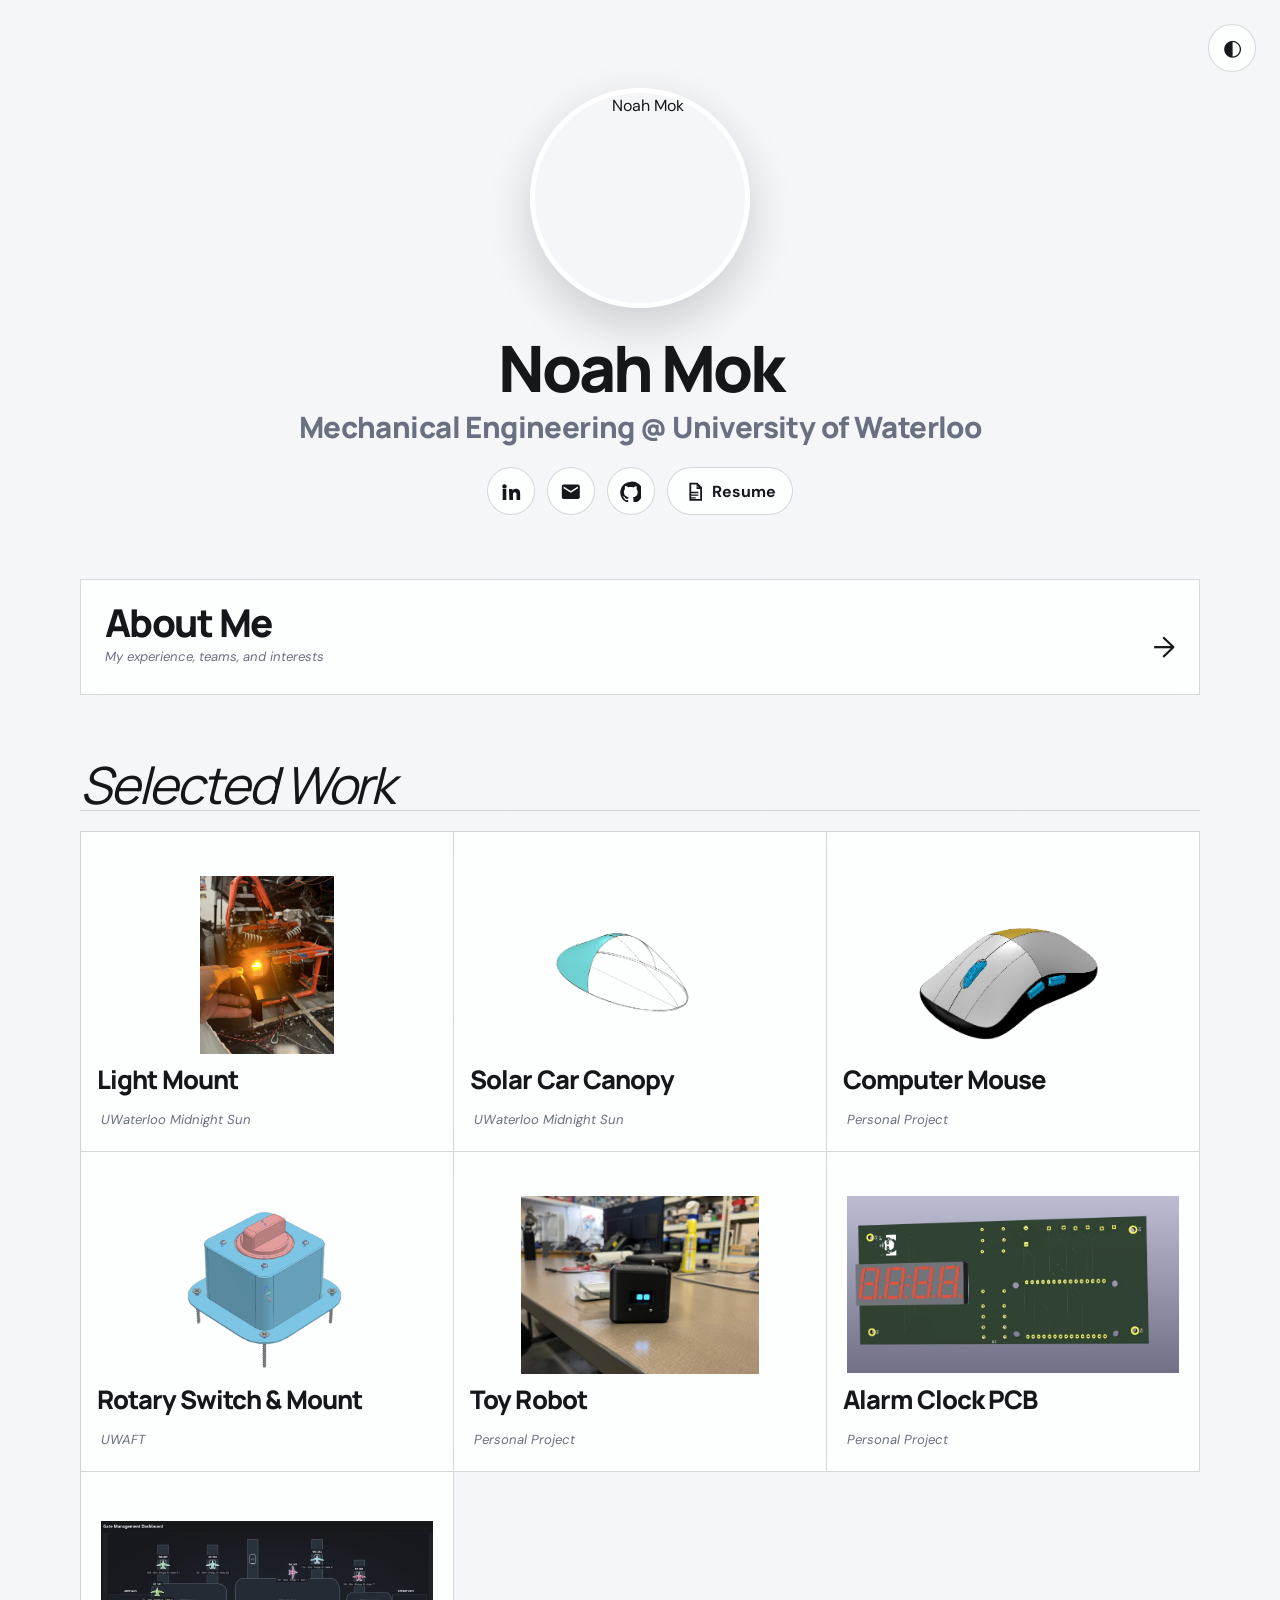
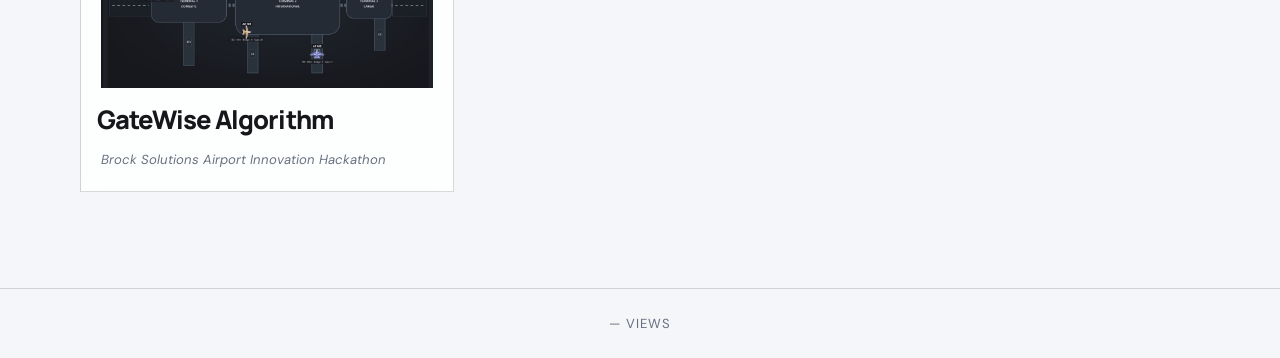
==== commit cceb8237: "Add three portfolio projects Co-authored-by: Copilot <223556219+Copilot@users.noreply.github.com>" ====
--- a/index.html
+++ b/index.html
@@ -89,6 +89,21 @@
           <h3>Rotary Switch &amp; Mount</h3>
           <em>UWAFT</em>
         </a>
+        <a class="project-card" href="projects/toy-robot.html">
+          <img class="project-preview" src="assets/toy-robot-prototype.png" alt="3D-printed toy robot with an OLED face">
+          <h3>Toy Robot</h3>
+          <em>Personal Project</em>
+        </a>
+        <a class="project-card" href="projects/alarm-clock-pcb.html">
+          <img class="project-preview" src="assets/alarm-clock-thumbnail.jpg" alt="Four-digit display mounted on the alarm clock PCB">
+          <h3>Alarm Clock PCB</h3>
+          <em>Personal Project</em>
+        </a>
+        <a class="project-card" href="projects/gatewise.html">
+          <img class="project-preview" src="assets/gatewise-thumbnail.jpg" alt="GateWise airport gate management dashboard">
+          <h3>GateWise Algorithm</h3>
+          <em>Brock Solutions Airport Innovation Hackathon</em>
+        </a>
       </div>
     </section>
   </main>
--- a/style.css
+++ b/style.css
@@ -383,7 +383,7 @@
 }
 
 .project-header h1 {
-  margin: 0;
+  margin: 0 0 0.75rem;
   color: #fff;
   font: 800 clamp(2.5rem, 7vw, 5.5rem)/0.95 var(--font-heading);
   letter-spacing: -0.06em;
@@ -449,7 +449,8 @@
 .about-media {
   display: grid;
   grid-template-columns: repeat(3, minmax(0, 1fr));
-  gap: 0.75rem;
+  align-items: stretch;
+  gap: clamp(0.75rem, 1.5vw, 1.5rem);
   margin-top: 2.5rem;
 }
 
@@ -457,7 +458,8 @@
 .about-media img {
   display: block;
   width: 100%;
-  height: 300px;
+  height: auto;
+  aspect-ratio: 4 / 3;
   border: 0;
   border-radius: 0;
   background: transparent;
@@ -610,6 +612,44 @@
   background: transparent;
   border: 0;
   mix-blend-mode: normal;
+}
+
+.prototype-grid figure {
+  min-width: 0;
+  margin: 0;
+}
+
+.prototype-grid figcaption {
+  margin-top: 0.6rem;
+  color: #b9c4d6;
+  font-size: 0.82rem;
+  text-align: center;
+}
+
+.gatewise-team-photo {
+  display: block;
+  width: 100%;
+  max-height: 640px;
+  margin: 2rem auto 0;
+  object-fit: contain;
+}
+
+.gatewise-demo {
+  margin: 1.5rem 0 3.5rem;
+}
+
+.gatewise-demo p {
+  margin: 0 0 1rem;
+  color: #c7d0df;
+}
+
+.gatewise-demo iframe {
+  display: block;
+  width: 100%;
+  height: min(82vh, 900px);
+  min-height: 680px;
+  border: 1px solid rgba(255, 255, 255, 0.14);
+  background: #0e1116;
 }
 
 .mount-select,
@@ -699,8 +739,7 @@
   .cad-viewport { height: 420px; }
   .about-media { grid-template-columns: 1fr 1fr; }
   .about-media video { grid-column: 1 / -1; }
-  .about-media video,
-  .about-media img { height: 300px; }
+  .gatewise-demo iframe { height: 82vh; min-height: 640px; }
 }
 
 @media (max-width: 500px) {
@@ -716,8 +755,7 @@
   .cad-viewport { height: 330px; }
   .about-media { grid-template-columns: 1fr; }
   .about-media video { grid-column: auto; }
-  .about-media video,
-  .about-media img { height: 260px; }
+  .gatewise-demo iframe { height: 80vh; min-height: 580px; }
 }
 
 @media (prefers-reduced-motion: reduce) {
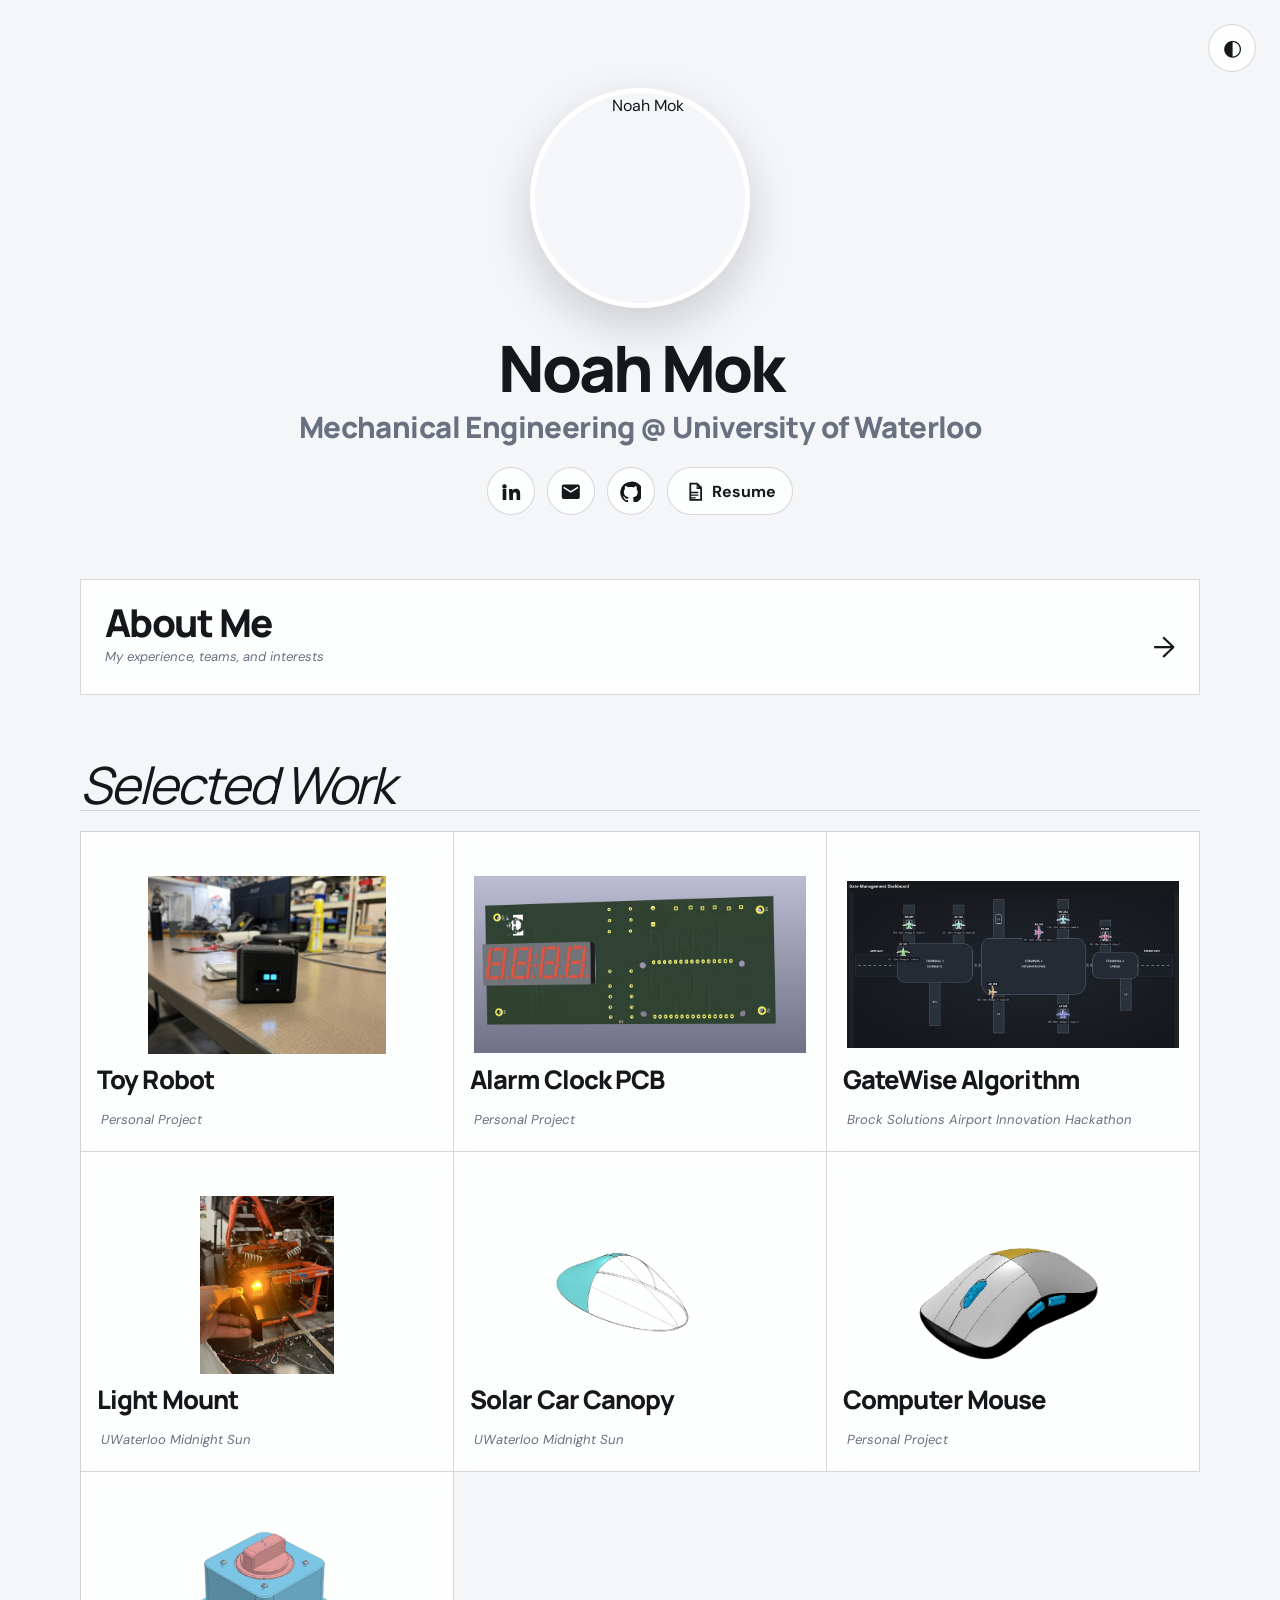
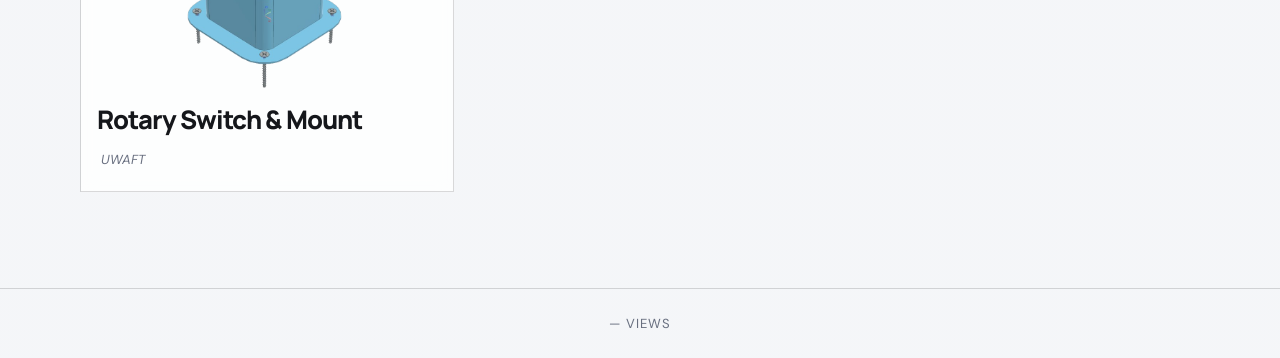
==== commit f443a964: "Reorder projects on portfolio home page Co-authored-by: Copilot <223556219+Copilot@users.noreply.git" ====
--- a/index.html
+++ b/index.html
@@ -69,6 +69,21 @@
       </div>
 
       <div class="project-grid">
+        <a class="project-card" href="projects/toy-robot.html">
+          <img class="project-preview" src="assets/toy-robot-prototype.png" alt="3D-printed toy robot with an OLED face">
+          <h3>Toy Robot</h3>
+          <em>Personal Project</em>
+        </a>
+        <a class="project-card" href="projects/alarm-clock-pcb.html">
+          <img class="project-preview" src="assets/alarm-clock-thumbnail.jpg" alt="Four-digit display mounted on the alarm clock PCB">
+          <h3>Alarm Clock PCB</h3>
+          <em>Personal Project</em>
+        </a>
+        <a class="project-card" href="projects/gatewise.html">
+          <img class="project-preview" src="assets/gatewise-thumbnail.jpg" alt="GateWise airport gate management dashboard">
+          <h3>GateWise Algorithm</h3>
+          <em>Brock Solutions Airport Innovation Hackathon</em>
+        </a>
         <a class="project-card" href="projects/light-mount.html">
           <img class="project-preview" src="assets/lightmount-prototype.jpg" alt="Light Mount prototype">
           <h3>Light Mount</h3>
@@ -89,21 +104,6 @@
           <h3>Rotary Switch &amp; Mount</h3>
           <em>UWAFT</em>
         </a>
-        <a class="project-card" href="projects/toy-robot.html">
-          <img class="project-preview" src="assets/toy-robot-prototype.png" alt="3D-printed toy robot with an OLED face">
-          <h3>Toy Robot</h3>
-          <em>Personal Project</em>
-        </a>
-        <a class="project-card" href="projects/alarm-clock-pcb.html">
-          <img class="project-preview" src="assets/alarm-clock-thumbnail.jpg" alt="Four-digit display mounted on the alarm clock PCB">
-          <h3>Alarm Clock PCB</h3>
-          <em>Personal Project</em>
-        </a>
-        <a class="project-card" href="projects/gatewise.html">
-          <img class="project-preview" src="assets/gatewise-thumbnail.jpg" alt="GateWise airport gate management dashboard">
-          <h3>GateWise Algorithm</h3>
-          <em>Brock Solutions Airport Innovation Hackathon</em>
-        </a>
       </div>
     </section>
   </main>
